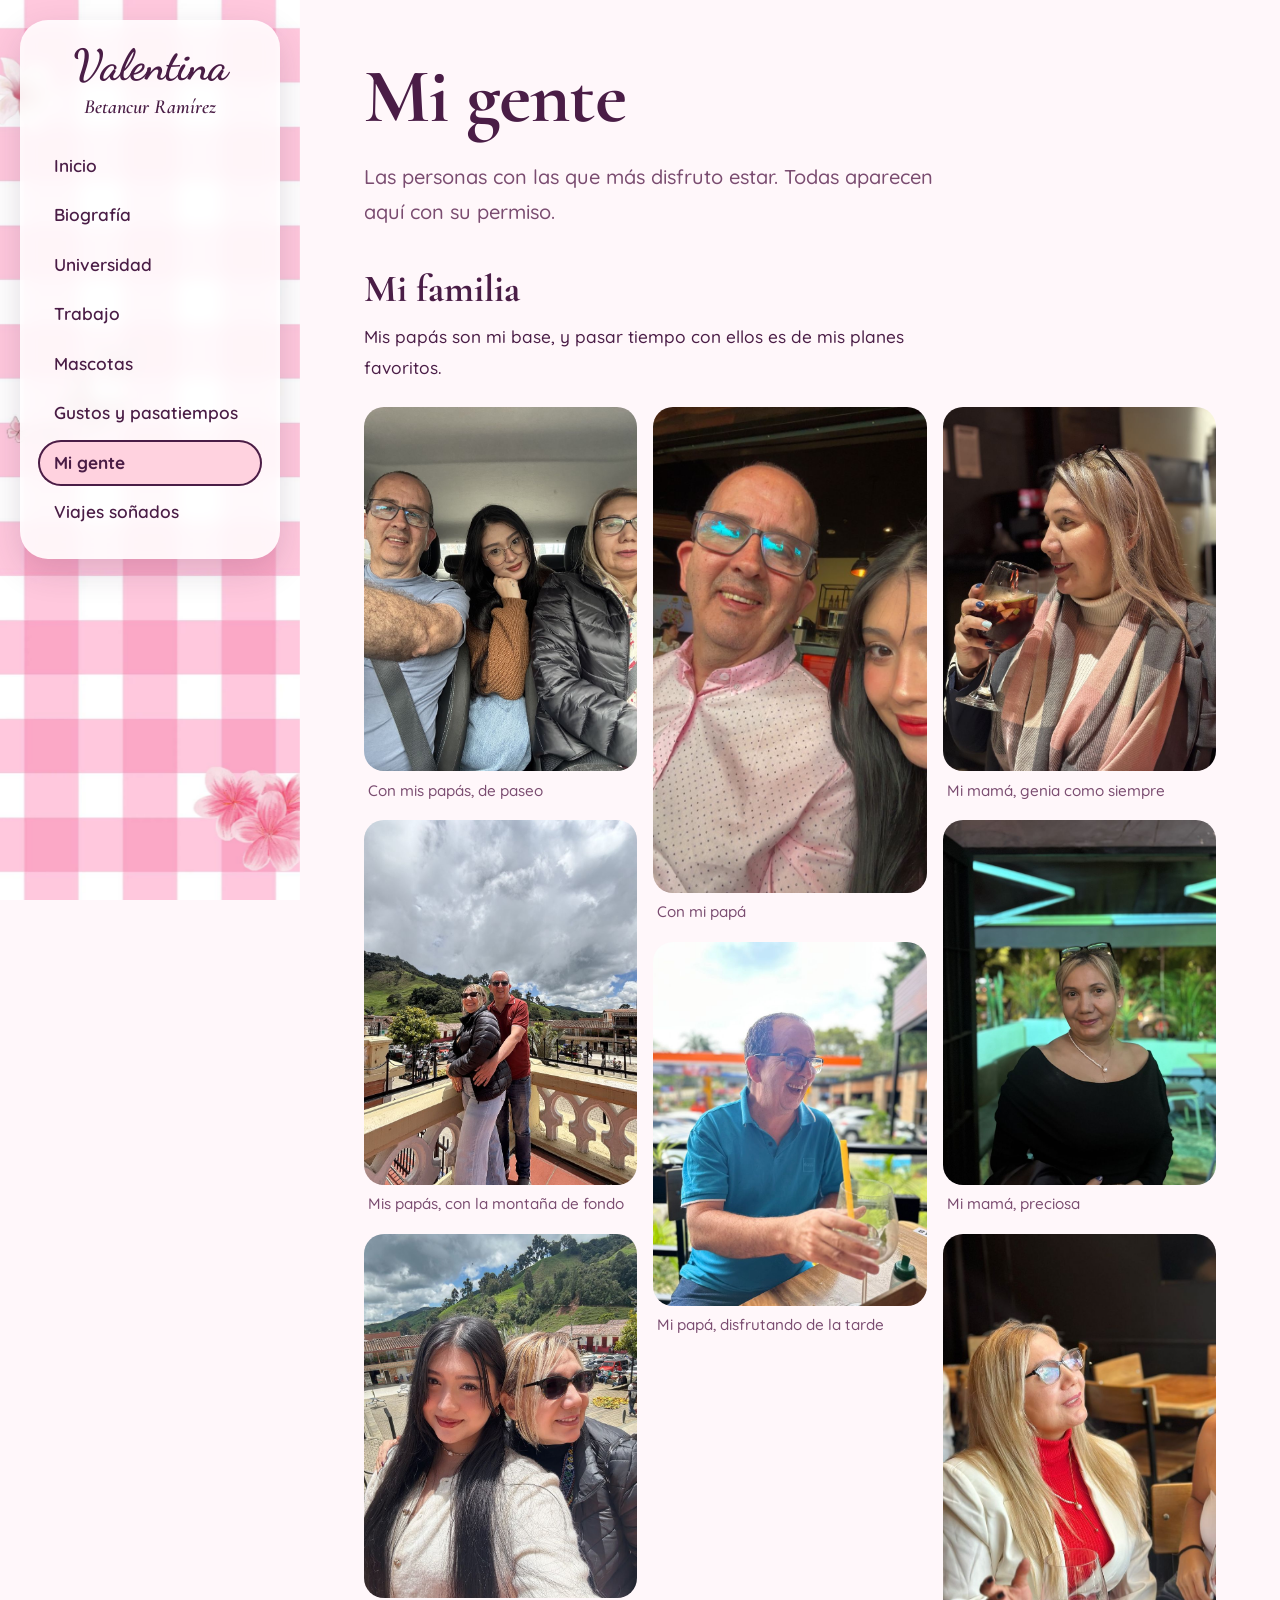
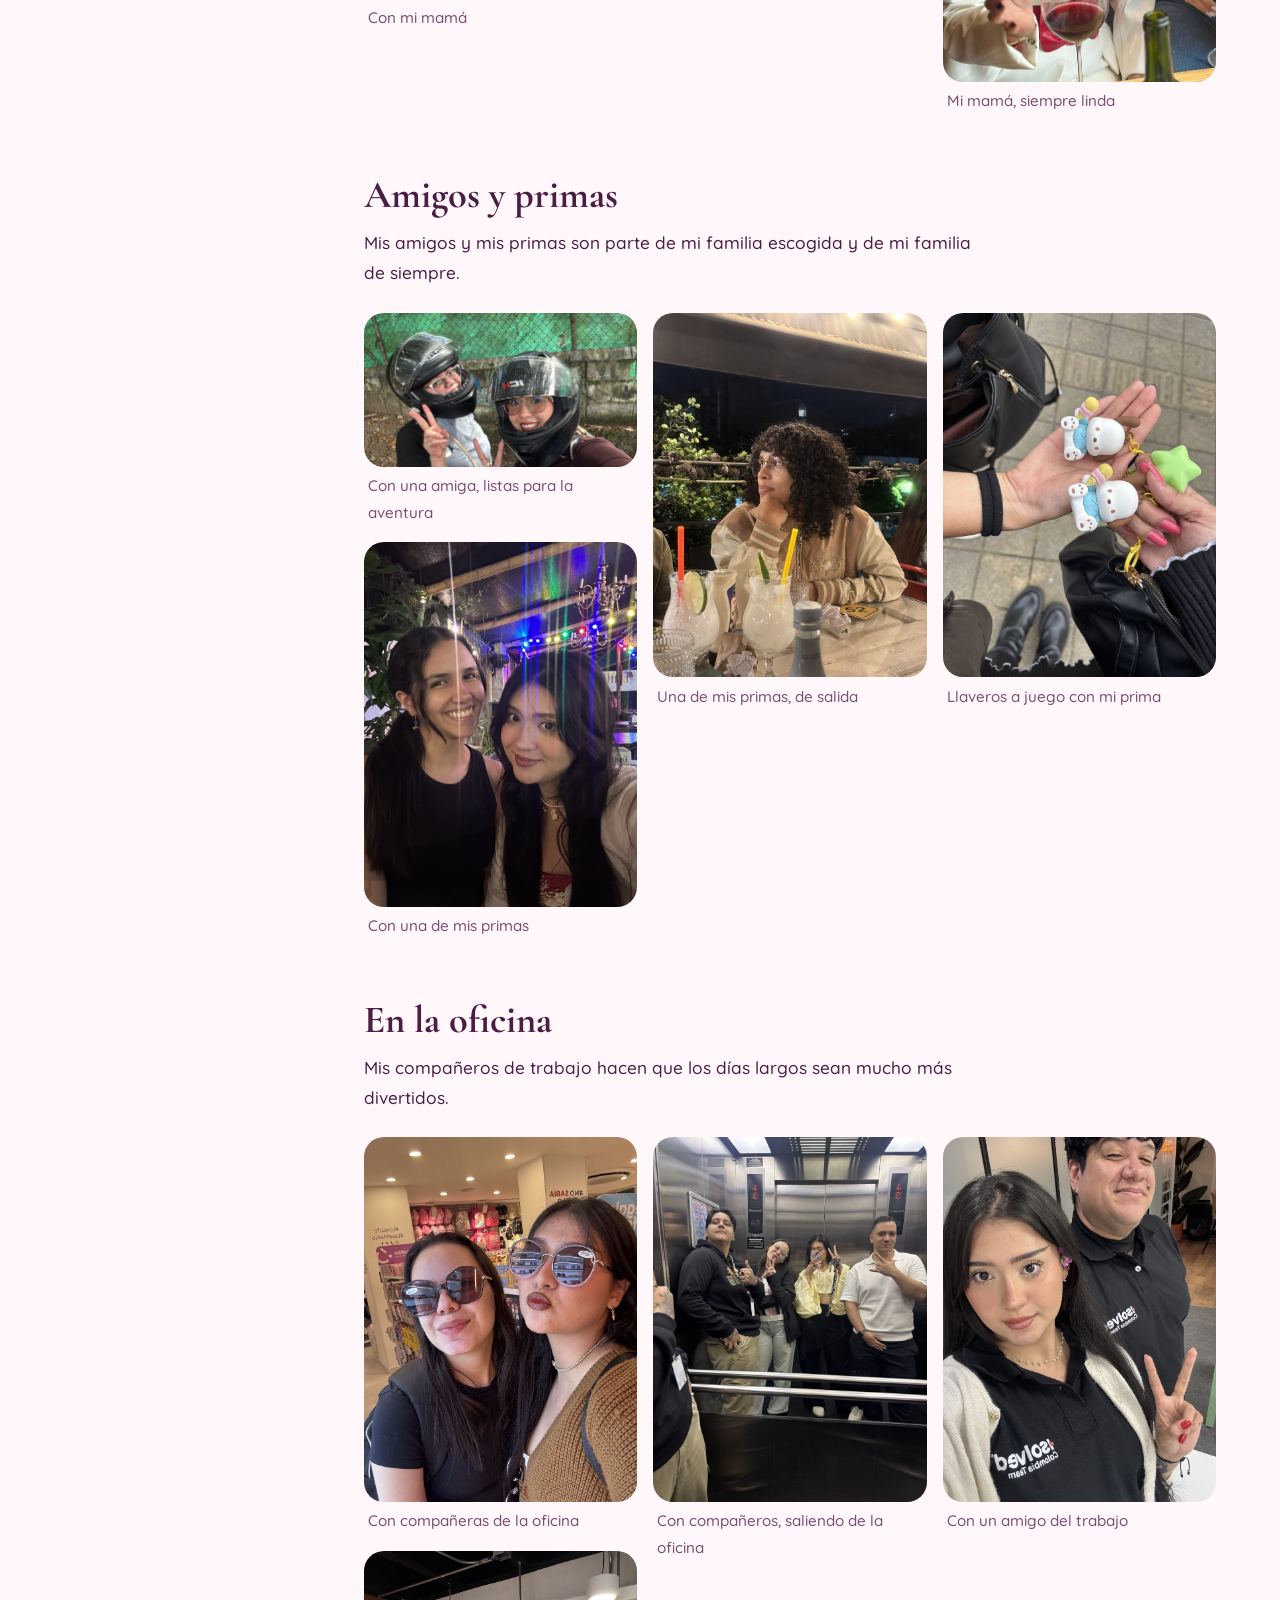
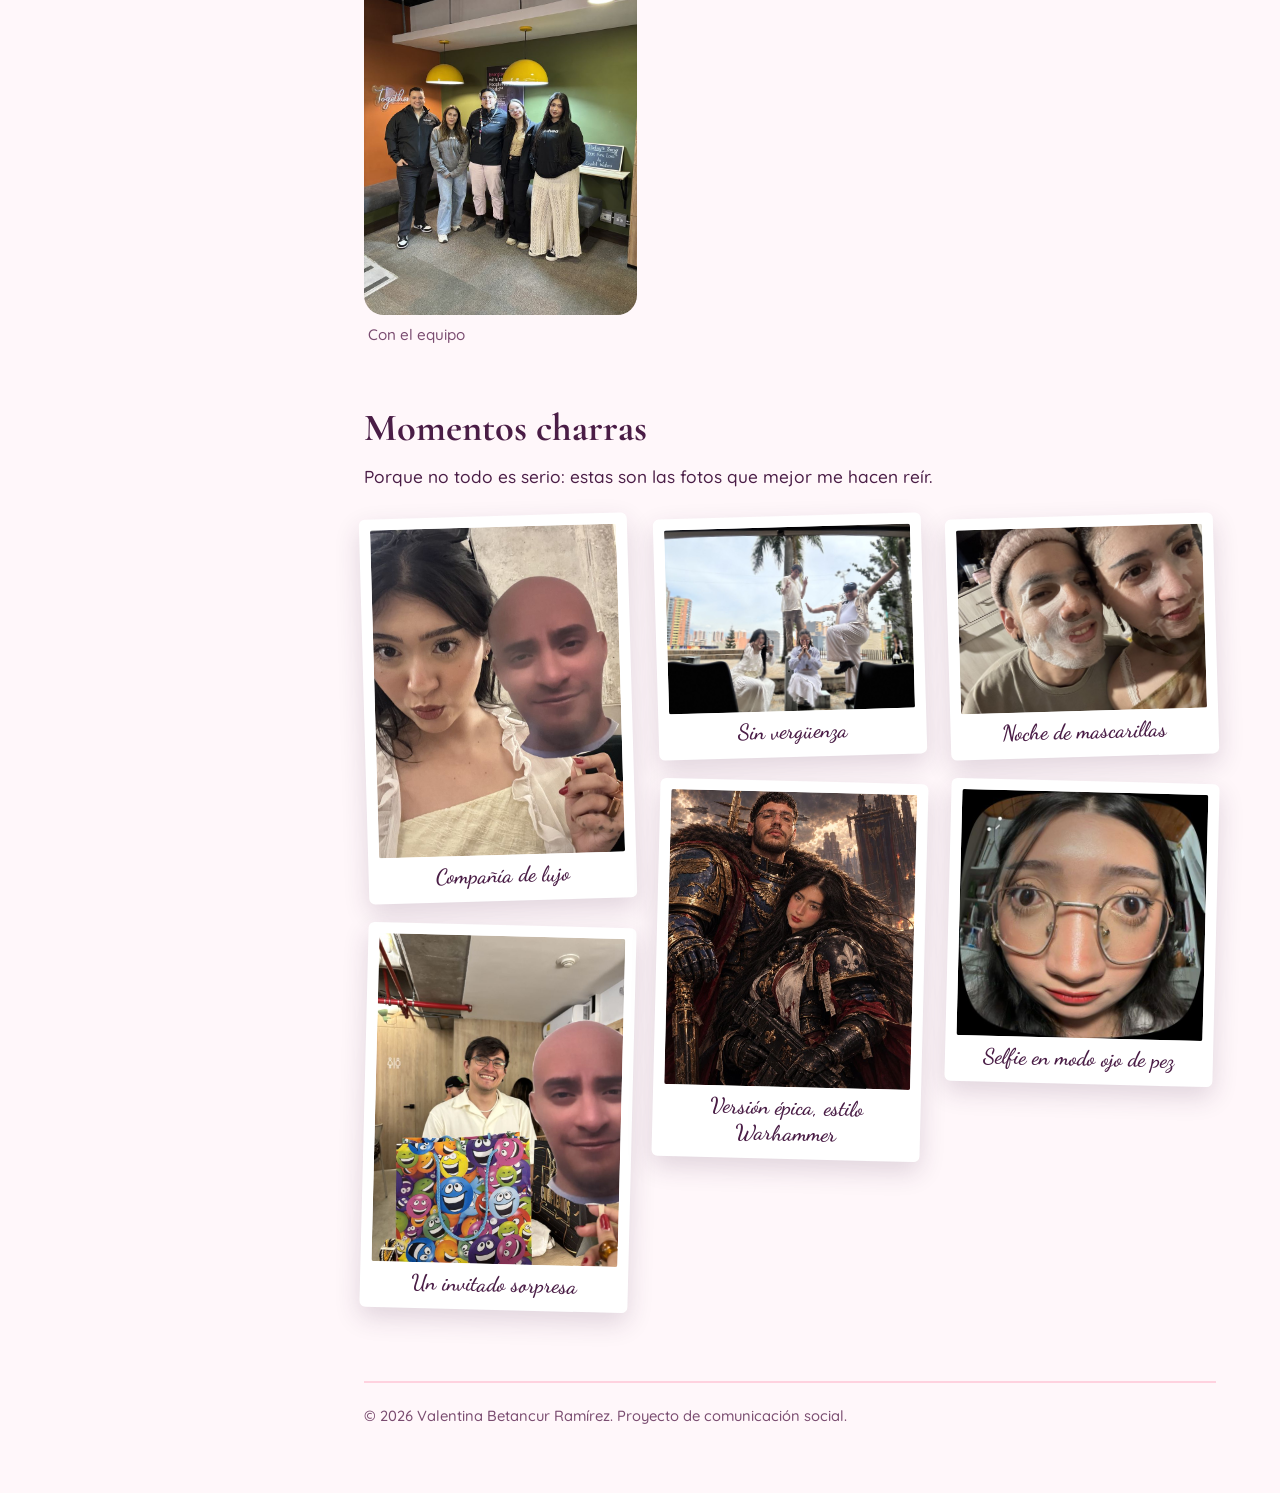
==== mi-gente.html @ c3cd1f8a "Add files via upload" ====
<!DOCTYPE html>
<html lang="es">
<head>
  <meta charset="UTF-8">
  <meta name="viewport" content="width=device-width, initial-scale=1">
  <meta name="description" content="Mi familia, mis amigos, mis primas y mis compañeros de trabajo.">
  <title>Mi gente · Valentina Betancur Ramírez</title>
  <link rel="preconnect" href="https://fonts.googleapis.com">
  <link rel="preconnect" href="https://fonts.gstatic.com" crossorigin>
  <link href="https://fonts.googleapis.com/css2?family=Cormorant+Garamond:ital,wght@0,500;0,600;0,700;1,500;1,600&family=Dancing+Script:wght@600;700&family=Quicksand:wght@500;600;700&display=swap" rel="stylesheet">
  <link rel="stylesheet" href="estilos.css">
</head>
<body class="tema-rosa">
<div class="estructura">

  <header class="lateral">
    <div class="tarjeta-menu">
      <a class="marca" href="index.html">
        <span class="marca-nombre">Valentina</span>
        <span class="marca-apellidos">Betancur Ramírez</span>
      </a>
      <nav class="menu" aria-label="Menú principal">
        <ul>
          <li><a href="index.html">Inicio</a></li>
          <li><a href="biografia.html">Biografía</a></li>
          <li><a href="universidad.html">Universidad</a></li>
          <li><a href="trabajo.html">Trabajo</a></li>
          <li><a href="mascotas.html">Mascotas</a></li>
          <li><a href="gustos.html">Gustos y pasatiempos</a></li>
          <li><a href="mi-gente.html" aria-current="page">Mi gente</a></li>
          <li><a href="viajes.html">Viajes soñados</a></li>
        </ul>
      </nav>
    </div>
  </header>

  <main>

    <div class="pagina-titulo">
      <h1>Mi gente</h1>
      <p class="bajada">Las personas con las que más disfruto estar. Todas aparecen aquí con su permiso.</p>
    </div>

    <section>
      <h2>Mi familia</h2>
      <p class="texto">Mis papás son mi base, y pasar tiempo con ellos es de mis planes favoritos.</p>
      <div class="galeria">
        <figure>
          <button type="button" class="ampliar" aria-label="Ampliar foto"><img src="img/familia-01.jpg" alt="Valentina con sus papás dentro de un carro" width="825" height="1100" loading="lazy" decoding="async"></button>
          <figcaption>Con mis papás, de paseo</figcaption>
        </figure>
        <figure>
          <button type="button" class="ampliar" aria-label="Ampliar foto"><img src="img/familia-02.jpg" alt="Los papás de Valentina abrazados frente a un paisaje de montañas" width="825" height="1100" loading="lazy" decoding="async"></button>
          <figcaption>Mis papás, con la montaña de fondo</figcaption>
        </figure>
        <figure>
          <button type="button" class="ampliar" aria-label="Ampliar foto"><img src="img/familia-03.jpg" alt="Valentina con su mamá, con montañas al fondo" width="825" height="1100" loading="lazy" decoding="async"></button>
          <figcaption>Con mi mamá</figcaption>
        </figure>
        <figure>
          <button type="button" class="ampliar" aria-label="Ampliar foto"><img src="img/familia-04.jpg" alt="Valentina con su papá en un restaurante" width="619" height="1100" loading="lazy" decoding="async"></button>
          <figcaption>Con mi papá</figcaption>
        </figure>
        <figure>
          <button type="button" class="ampliar" aria-label="Ampliar foto"><img src="img/familia-05.jpg" alt="El papá de Valentina sonriendo en una terraza" width="825" height="1100" loading="lazy" decoding="async"></button>
          <figcaption>Mi papá, disfrutando de la tarde</figcaption>
        </figure>
        <figure>
          <button type="button" class="ampliar" aria-label="Ampliar foto"><img src="img/familia-06.jpg" alt="La mamá de Valentina con una bufanda y una copa" width="825" height="1100" loading="lazy" decoding="async"></button>
          <figcaption>Mi mamá, genia como siempre</figcaption>
        </figure>
        <figure>
          <button type="button" class="ampliar" aria-label="Ampliar foto"><img src="img/familia-07.jpg" alt="La mamá de Valentina sonriendo en un restaurante" width="825" height="1100" loading="lazy" decoding="async"></button>
          <figcaption>Mi mamá, preciosa</figcaption>
        </figure>
        <figure>
          <button type="button" class="ampliar" aria-label="Ampliar foto"><img src="img/familia-08.jpg" alt="La mamá de Valentina con blusa roja y una copa de vino" width="671" height="1100" loading="lazy" decoding="async"></button>
          <figcaption>Mi mamá, siempre linda</figcaption>
        </figure>
      </div>
    </section>

    <section class="seccion">
      <h2>Amigos y primas</h2>
      <p class="texto">Mis amigos y mis primas son parte de mi familia escogida y de mi familia de siempre.</p>
      <div class="galeria">
        <figure>
          <button type="button" class="ampliar" aria-label="Ampliar foto"><img src="img/amigos-01.jpg" alt="Valentina y una amiga con cascos de moto, haciendo el signo de paz" width="1100" height="619" loading="lazy" decoding="async"></button>
          <figcaption>Con una amiga, listas para la aventura</figcaption>
        </figure>
        <figure>
          <button type="button" class="ampliar" aria-label="Ampliar foto"><img src="img/amigos-02.jpg" alt="Valentina con una de sus primas en un lugar con luces" width="825" height="1100" loading="lazy" decoding="async"></button>
          <figcaption>Con una de mis primas</figcaption>
        </figure>
        <figure>
          <button type="button" class="ampliar" aria-label="Ampliar foto"><img src="img/amigos-03.jpg" alt="Una prima de Valentina sentada en un restaurante con bebidas" width="825" height="1100" loading="lazy" decoding="async"></button>
          <figcaption>Una de mis primas, de salida</figcaption>
        </figure>
        <figure>
          <button type="button" class="ampliar" aria-label="Ampliar foto"><img src="img/amigos-04.jpg" alt="Dos manos sosteniendo llaveros de muñecos de nieve" width="825" height="1100" loading="lazy" decoding="async"></button>
          <figcaption>Llaveros a juego con mi prima</figcaption>
        </figure>
      </div>
    </section>

    <section class="seccion">
      <h2>En la oficina</h2>
      <p class="texto">Mis compañeros de trabajo hacen que los días largos sean mucho más divertidos.</p>
      <div class="galeria">
        <figure>
          <button type="button" class="ampliar" aria-label="Ampliar foto"><img src="img/oficina-01.jpg" alt="Valentina y una compañera con gafas de sol en una tienda" width="825" height="1100" loading="lazy" decoding="async"></button>
          <figcaption>Con compañeras de la oficina</figcaption>
        </figure>
        <figure>
          <button type="button" class="ampliar" aria-label="Ampliar foto"><img src="img/oficina-02.jpg" alt="Valentina y compañeros posando juntos en la oficina" width="825" height="1100" loading="lazy" decoding="async"></button>
          <figcaption>Con el equipo</figcaption>
        </figure>
        <figure>
          <button type="button" class="ampliar" aria-label="Ampliar foto"><img src="img/oficina-03.jpg" alt="Valentina y compañeros de trabajo reunidos en un ascensor" width="825" height="1100" loading="lazy" decoding="async"></button>
          <figcaption>Con compañeros, saliendo de la oficina</figcaption>
        </figure>
        <figure>
          <button type="button" class="ampliar" aria-label="Ampliar foto"><img src="img/oficina-04.jpg" alt="Valentina y un compañero con uniformes negros haciendo el signo de paz" width="825" height="1100" loading="lazy" decoding="async"></button>
          <figcaption>Con un amigo del trabajo</figcaption>
        </figure>
      </div>
    </section>

    <section class="seccion">
      <h2>Momentos charras</h2>
      <p class="texto">Porque no todo es serio: estas son las fotos que mejor me hacen reír.</p>
      <div class="galeria galeria--polaroid">
        <figure>
          <button type="button" class="ampliar" aria-label="Ampliar foto"><img src="img/momentos-01.jpg" alt="Valentina sosteniendo una foto del rostro de un amigo" width="750" height="1000" loading="lazy" decoding="async"></button>
          <figcaption>Compañía de lujo</figcaption>
        </figure>
        <figure>
          <button type="button" class="ampliar" aria-label="Ampliar foto"><img src="img/momentos-02.jpg" alt="Un amigo con una bolsa de regalo y una foto de otro amigo asomada a un lado" width="750" height="1000" loading="lazy" decoding="async"></button>
          <figcaption>Un invitado sorpresa</figcaption>
        </figure>
        <figure>
          <button type="button" class="ampliar" aria-label="Ampliar foto"><img src="img/momentos-03.jpg" alt="Valentina y sus amigos posando de forma graciosa frente a una ciudad" width="1000" height="750" loading="lazy" decoding="async"></button>
          <figcaption>Sin vergüenza</figcaption>
        </figure>
        <figure>
          <button type="button" class="ampliar" aria-label="Ampliar foto"><img src="img/momentos-04.jpg" alt="Ilustración épica de Valentina y su pareja con armaduras de guerreros" width="833" height="1000" loading="lazy" decoding="async"></button>
          <figcaption>Versión épica, estilo Warhammer</figcaption>
        </figure>
        <figure>
          <button type="button" class="ampliar" aria-label="Ampliar foto"><img src="img/momentos-05.jpg" alt="Valentina y su pareja con mascarillas faciales" width="1000" height="750" loading="lazy" decoding="async"></button>
          <figcaption>Noche de mascarillas</figcaption>
        </figure>
        <figure>
          <button type="button" class="ampliar" aria-label="Ampliar foto"><img src="img/momentos-06.jpg" alt="Selfie de Valentina con lentes, tomada de muy cerca" width="512" height="512" loading="lazy" decoding="async"></button>
          <figcaption>Selfie en modo ojo de pez</figcaption>
        </figure>
      </div>
    </section>

    <footer class="pie">
      <p>© 2026 Valentina Betancur Ramírez. Proyecto de comunicación social.</p>
    </footer>
  </main>

</div>
<script src="visor.js" defer></script>
</body>
</html>
---- estilos.css ----
:root {
  --azul: #ced9ff;
  --menta: #bfffe0;
  --lila: #f9d3ff;
  --rosa: #ffd2df;
  --limon: #fbffd2;
  --titulos: "Cormorant Garamond", "Palatino Linotype", Georgia, serif;
  --texto: "Quicksand", "Trebuchet MS", system-ui, sans-serif;
  --firma: "Dancing Script", "Segoe Script", "Brush Script MT", cursive;
}

.tema-rosa {
  --tinta: #4a1d46;
  --tinta-suave: #7a4c70;
  --pagina: #fff7fa;
  --realce: #ffd2df;
  --realce2: #f9d3ff;
  --enlace: #a5336f;
  --fondo-lateral: url("img/fondo-rosa.jpg");
}

.tema-azul {
  --tinta: #1f2a5c;
  --tinta-suave: #4a5688;
  --pagina: #f5f8ff;
  --realce: #ced9ff;
  --realce2: #bfffe0;
  --enlace: #3446a8;
  --fondo-lateral: url("img/fondo-azul.jpg");
}

*, *::before, *::after { box-sizing: border-box; }

html { scroll-behavior: smooth; }

body {
  margin: 0;
  font-family: var(--texto);
  font-size: 1.08rem;
  font-weight: 500;
  line-height: 1.75;
  color: var(--tinta);
  background: var(--pagina);
}

img { display: block; max-width: 100%; height: auto; }

a { color: var(--enlace); text-underline-offset: 3px; }
a:hover { color: var(--tinta); }

:focus-visible {
  outline: 3px solid var(--enlace);
  outline-offset: 3px;
  border-radius: 8px;
}

.estructura {
  display: grid;
  grid-template-columns: 300px minmax(0, 1fr);
  min-height: 100vh;
}

.lateral {
  position: sticky;
  top: 0;
  height: 100vh;
  padding: 1.25rem;
  overflow-y: auto;
  background-color: var(--realce);
  background-image: var(--fondo-lateral);
  background-size: cover;
  background-position: center top;
}

.tarjeta-menu {
  padding: 1.5rem 1.15rem;
  background: rgba(255, 255, 255, 0.88);
  -webkit-backdrop-filter: blur(8px);
  backdrop-filter: blur(8px);
  border-radius: 28px;
  box-shadow: 0 12px 34px rgba(60, 30, 70, 0.16);
}

.marca {
  display: block;
  margin-bottom: 1.1rem;
  text-align: center;
  text-decoration: none;
  color: var(--tinta);
}

.marca-nombre {
  display: block;
  font-family: var(--firma);
  font-weight: 700;
  font-size: 2.7rem;
  line-height: 1;
}

.marca-apellidos {
  display: block;
  margin-top: 0.2rem;
  font-family: var(--titulos);
  font-style: italic;
  font-weight: 600;
  font-size: 1.25rem;
}

.menu ul {
  display: flex;
  flex-direction: column;
  gap: 0.2rem;
  margin: 0;
  padding: 0;
  list-style: none;
}

.menu a {
  display: block;
  padding: 0.5rem 1rem;
  border-radius: 999px;
  font-weight: 600;
  text-decoration: none;
  color: var(--tinta);
  transition: background 0.2s;
}

.menu a:hover { background: var(--realce2); color: var(--tinta); }

.menu a[aria-current="page"] {
  background: var(--realce);
  font-weight: 700;
  box-shadow: inset 0 0 0 2px var(--tinta);
}

main {
  max-width: 70rem;
  padding: 3.5rem clamp(1.25rem, 5vw, 4.5rem) 3rem;
}

h1, h2, h3 {
  margin: 0;
  font-family: var(--titulos);
  font-weight: 700;
  line-height: 1.08;
}

h1 {
  font-size: clamp(2.8rem, 6vw, 4.8rem);
  letter-spacing: -0.01em;
}

h2 {
  margin-bottom: 0.75rem;
  font-size: clamp(1.8rem, 3.4vw, 2.4rem);
}

h3 { font-size: 1.5rem; }

p { margin: 0 0 1rem; }

.texto { max-width: 62ch; }

.bajada {
  max-width: 50ch;
  margin-top: 1.25rem;
  font-size: 1.25rem;
  color: var(--tinta-suave);
}

.pagina-titulo { margin-bottom: 2.5rem; }

.seccion { margin-top: 3.75rem; }

.portada {
  display: grid;
  grid-template-columns: 1.3fr 1fr;
  gap: 2.5rem;
  align-items: center;
}

.hero-nombre {
  display: block;
  font-family: var(--firma);
  font-weight: 700;
  font-size: clamp(3.8rem, 9vw, 6.6rem);
  line-height: 0.95;
  letter-spacing: 0;
}

.hero-apellidos {
  display: block;
  margin-top: 0.4rem;
  font-family: var(--titulos);
  font-style: italic;
  font-weight: 600;
  font-size: clamp(1.7rem, 3.6vw, 2.6rem);
  line-height: 1.1;
}

.arco {
  width: min(100%, 360px);
  margin: 0;
  aspect-ratio: 3 / 4;
  overflow: hidden;
  border: 8px solid #fff;
  border-radius: 999px 999px 36px 36px;
  background: var(--realce);
  box-shadow: 0 18px 44px rgba(60, 30, 70, 0.2);
}

.arco img {
  width: 100%;
  height: 100%;
  object-fit: cover;
  object-position: center 22%;
}

.explorar {
  margin: 1rem 0 0;
  padding: 0;
  list-style: none;
  border-top: 3px solid var(--realce);
}

.explorar li { border-bottom: 2px solid var(--realce); }

.explorar a {
  display: grid;
  grid-template-columns: 13rem 1fr;
  gap: 1rem;
  align-items: baseline;
  padding: 1rem 0.75rem;
  text-decoration: none;
  color: var(--tinta);
  transition: background 0.2s, padding-left 0.2s;
}

.explorar a:hover { background: var(--realce); padding-left: 1.25rem; }

.explorar strong {
  font-family: var(--titulos);
  font-size: 1.55rem;
  line-height: 1.1;
  color: var(--enlace);
}

.explorar span { color: var(--tinta-suave); }

.datos {
  display: grid;
  grid-template-columns: max-content 1fr;
  gap: 0.6rem 1.75rem;
  max-width: 42rem;
  margin: 0;
  padding: 1.75rem;
  background: var(--realce);
  border-radius: 28px;
}

.datos dt { font-weight: 700; }
.datos dd { margin: 0; }

.chips {
  display: flex;
  flex-wrap: wrap;
  gap: 0.5rem;
  margin: 0.75rem 0 0;
  padding: 0;
  list-style: none;
}

.chips li {
  padding: 0.25rem 1rem;
  border-radius: 999px;
  font-weight: 600;
  font-size: 1rem;
  background: var(--rosa);
}

.chips li:nth-child(5n + 2) { background: var(--azul); }
.chips li:nth-child(5n + 3) { background: var(--menta); }
.chips li:nth-child(5n + 4) { background: var(--lila); }
.chips li:nth-child(5n + 5) { background: var(--limon); }

.bloque {
  display: grid;
  grid-template-columns: 13rem minmax(0, 1fr);
  gap: 1.5rem;
  padding: 1.75rem 0;
  border-top: 2px solid var(--realce);
}

.bloque h2,
.bloque h3 { margin: 0; }

.bloque h2 { font-size: 1.8rem; }

.bloque > :last-child > :last-child { margin-bottom: 0; }

.trayectoria {
  margin: 0;
  padding: 0 0 0 1.5rem;
  list-style: none;
  border-left: 3px solid var(--realce);
}

.trayectoria li {
  position: relative;
  padding: 0 0 1.75rem 1rem;
}

.trayectoria li:last-child { padding-bottom: 0; }

.trayectoria li::before {
  content: "";
  position: absolute;
  top: 0.6rem;
  left: -30px;
  width: 14px;
  height: 14px;
  border-radius: 50%;
  background: var(--enlace);
}

.trayectoria strong {
  display: block;
  font-family: var(--titulos);
  font-size: 1.5rem;
  line-height: 1.15;
}

.trayectoria span { color: var(--tinta-suave); }

.panel {
  padding: 1.75rem;
  background: var(--realce2);
  border-radius: 28px;
}

.cierre {
  margin: 3rem 0 0;
  padding: 1.75rem 2rem;
  border-radius: 28px;
  background: var(--limon);
  font-family: var(--titulos);
  font-style: italic;
  font-weight: 600;
  font-size: clamp(1.6rem, 3vw, 2.1rem);
  line-height: 1.2;
}

.galeria {
  margin-top: 1.5rem;
  column-count: 3;
  column-gap: 1rem;
}

.galeria figure {
  margin: 0 0 1rem;
  break-inside: avoid;
}

.galeria figcaption {
  padding: 0.4rem 0.25rem 0;
  font-size: 0.95rem;
  color: var(--tinta-suave);
}

.ampliar {
  display: block;
  width: 100%;
  padding: 0;
  border: 0;
  border-radius: 20px;
  overflow: hidden;
  cursor: zoom-in;
  background: var(--realce);
}

.ampliar img {
  width: 100%;
  transition: transform 0.35s;
}

.ampliar:hover img { transform: scale(1.03); }

.galeria--amplia { column-count: 2; }

.galeria--polaroid { column-count: 3; column-gap: 1.5rem; }

.galeria--polaroid figure {
  margin-bottom: 1.5rem;
  padding: 0.7rem 0.7rem 0.5rem;
  background: #fff;
  border-radius: 6px;
  box-shadow: 0 10px 26px rgba(60, 30, 70, 0.16);
  transition: transform 0.25s;
}

.galeria--polaroid figure:nth-child(odd) { transform: rotate(-1.6deg); }
.galeria--polaroid figure:nth-child(even) { transform: rotate(1.4deg); }
.galeria--polaroid figure:hover { transform: rotate(0deg); }

.galeria--polaroid .ampliar { border-radius: 2px; }

.galeria--polaroid figcaption {
  padding: 0.5rem 0.25rem 0.25rem;
  font-family: var(--firma);
  font-weight: 600;
  font-size: 1.35rem;
  line-height: 1.2;
  text-align: center;
  color: var(--tinta);
}

.perfil {
  display: grid;
  grid-template-columns: minmax(0, 320px) minmax(0, 1fr);
  gap: 2.5rem;
  align-items: center;
  margin-top: 1rem;
}

.perfil--inverso { grid-template-columns: minmax(0, 1fr) minmax(0, 320px); }
.perfil--inverso .arco { order: 2; }

.perfil .arco { width: 100%; }

.edad {
  display: inline-block;
  margin-bottom: 1rem;
  padding: 0.2rem 1rem;
  border-radius: 999px;
  background: var(--tinta);
  color: #fff;
  font-weight: 700;
  font-size: 0.95rem;
}

.region { margin-top: 2rem; }
.region h2 { font-size: 1.7rem; margin-bottom: 0; }

.visor {
  position: relative;
  max-width: min(94vw, 960px);
  max-height: 94vh;
  padding: 0;
  border: 0;
  background: transparent;
  overflow: visible;
}

.visor::backdrop { background: rgba(31, 42, 92, 0.8); }

.visor img {
  max-width: 100%;
  max-height: 90vh;
  margin: 0 auto;
  border: 6px solid #fff;
  border-radius: 18px;
}

.visor-cerrar {
  position: absolute;
  top: -0.9rem;
  right: -0.9rem;
  width: 2.5rem;
  height: 2.5rem;
  border: 0;
  border-radius: 50%;
  background: #fff;
  color: #1f2a5c;
  font-size: 1.6rem;
  line-height: 1;
  cursor: pointer;
  box-shadow: 0 4px 14px rgba(0, 0, 0, 0.25);
}

.pie {
  margin-top: 4.5rem;
  padding-top: 1.25rem;
  border-top: 2px solid var(--realce);
  font-size: 0.92rem;
  color: var(--tinta-suave);
}

@media (max-width: 860px) {
  .estructura { grid-template-columns: minmax(0, 1fr); }

  .lateral {
    position: static;
    height: auto;
    padding: 4.5rem 0.75rem 0.75rem;
    overflow: visible;
    background-position: center 38%;
  }

  .tarjeta-menu { padding: 1rem 0.9rem; border-radius: 24px; }

  .marca {
    display: flex;
    flex-wrap: wrap;
    align-items: baseline;
    justify-content: center;
    gap: 0.1rem 0.6rem;
    margin-bottom: 0.75rem;
  }

  .marca-nombre { font-size: 2.3rem; }
  .marca-apellidos { margin-top: 0; font-size: 1.15rem; }

  .menu ul {
    flex-direction: row;
    flex-wrap: wrap;
    justify-content: center;
    gap: 0.35rem;
  }

  .menu a {
    padding: 0.3rem 0.85rem;
    font-size: 0.95rem;
    box-shadow: inset 0 0 0 1.5px var(--realce);
  }

  main { padding-top: 2.25rem; }

  .portada { grid-template-columns: minmax(0, 1fr); gap: 1.75rem; }
  .portada .arco { order: -1; width: min(78%, 300px); margin: 0 auto; }
  .portada .hero-nombre,
  .portada .hero-apellidos { text-align: center; }
  .portada .bajada { margin-left: auto; margin-right: auto; text-align: center; }

  .explorar a { grid-template-columns: minmax(0, 1fr); gap: 0.1rem; }

  .bloque { grid-template-columns: minmax(0, 1fr); gap: 0.5rem; }

  .perfil,
  .perfil--inverso { grid-template-columns: minmax(0, 1fr); gap: 1.5rem; }
  .perfil .arco { width: min(80%, 320px); margin: 0 auto; }
  .perfil--inverso .arco { order: 0; }

  .datos { grid-template-columns: minmax(0, 1fr); gap: 0.1rem; padding: 1.25rem; }
  .datos dd { margin-bottom: 0.6rem; }

  .galeria,
  .galeria--polaroid { column-count: 2; column-gap: 0.75rem; }
  .galeria--amplia { column-count: 1; }

  .galeria--polaroid figure { padding: 0.5rem 0.5rem 0.35rem; }
  .galeria--polaroid figcaption { font-size: 1.1rem; }
}

@media (max-width: 420px) {
  body { font-size: 1.02rem; }
  .galeria--polaroid { column-count: 1; }
}

@media (prefers-reduced-motion: reduce) {
  html { scroll-behavior: auto; }
  *, *::before, *::after { transition: none !important; }
}
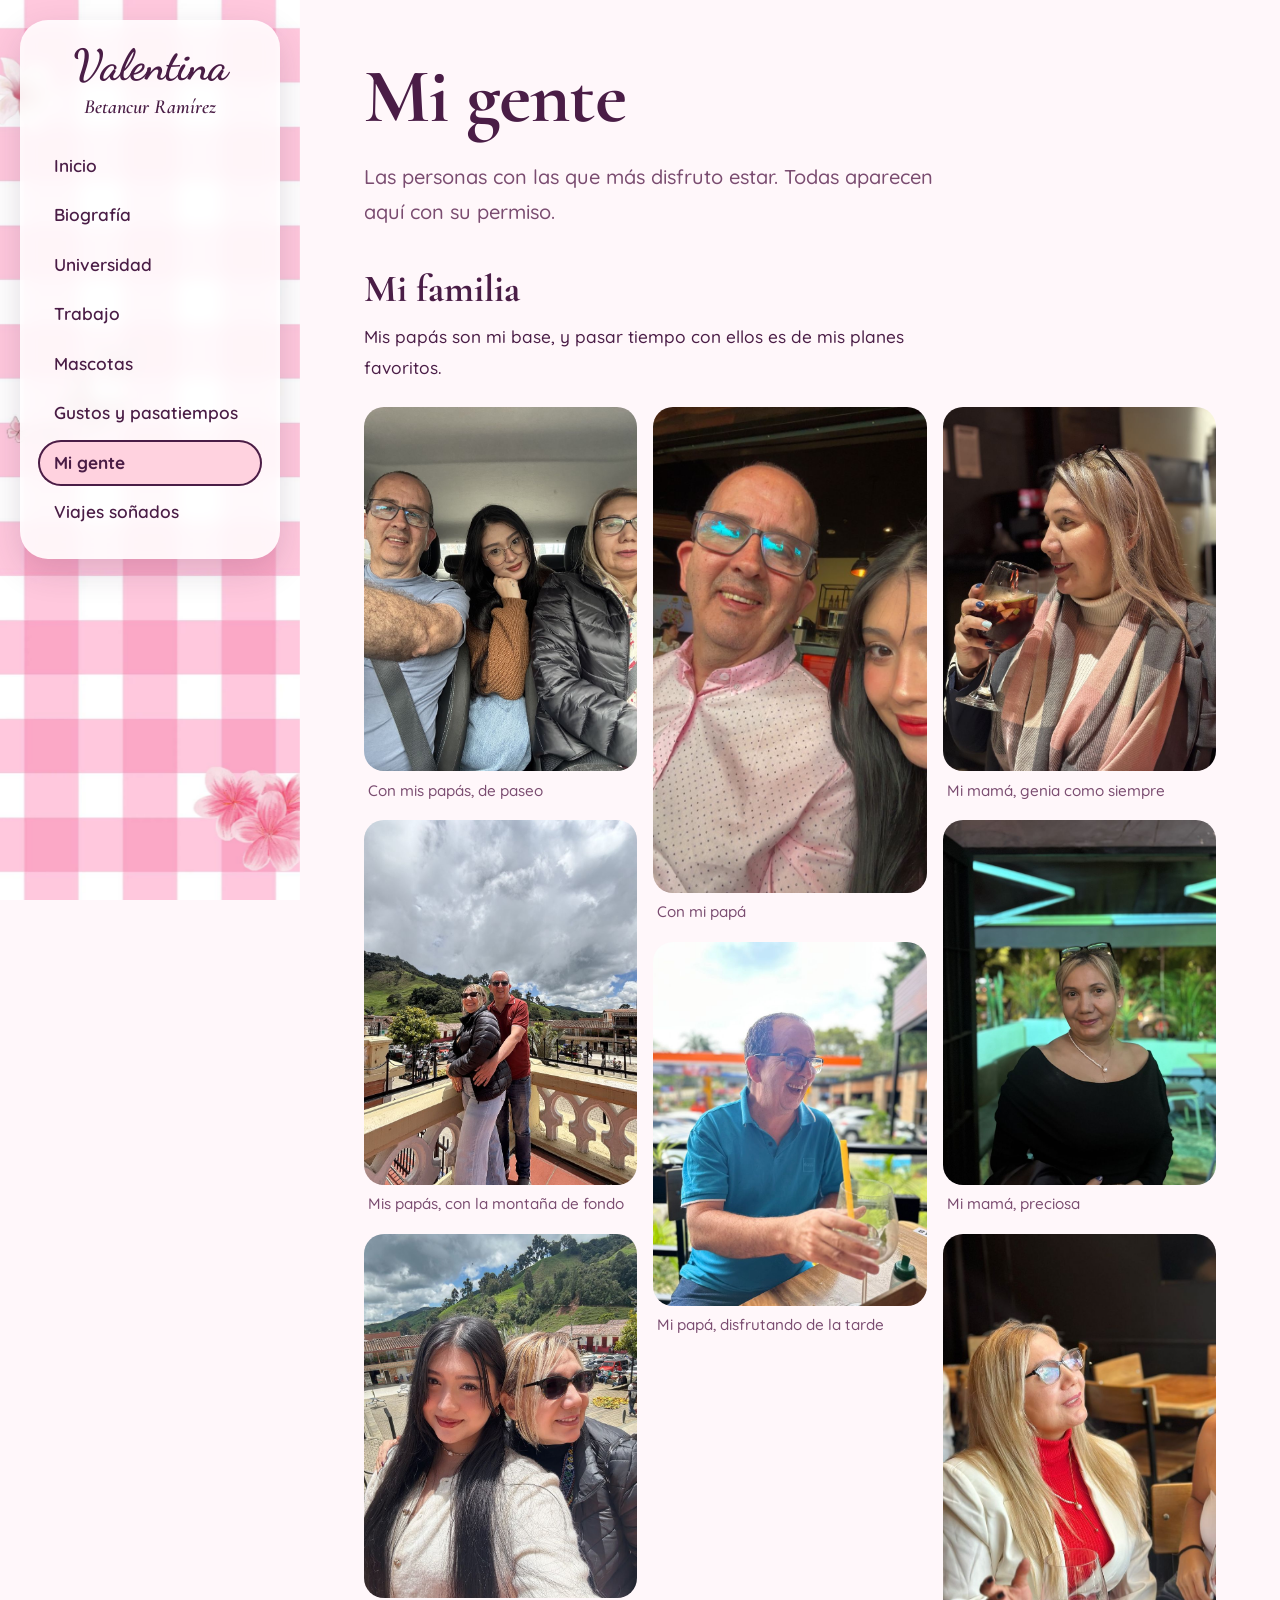
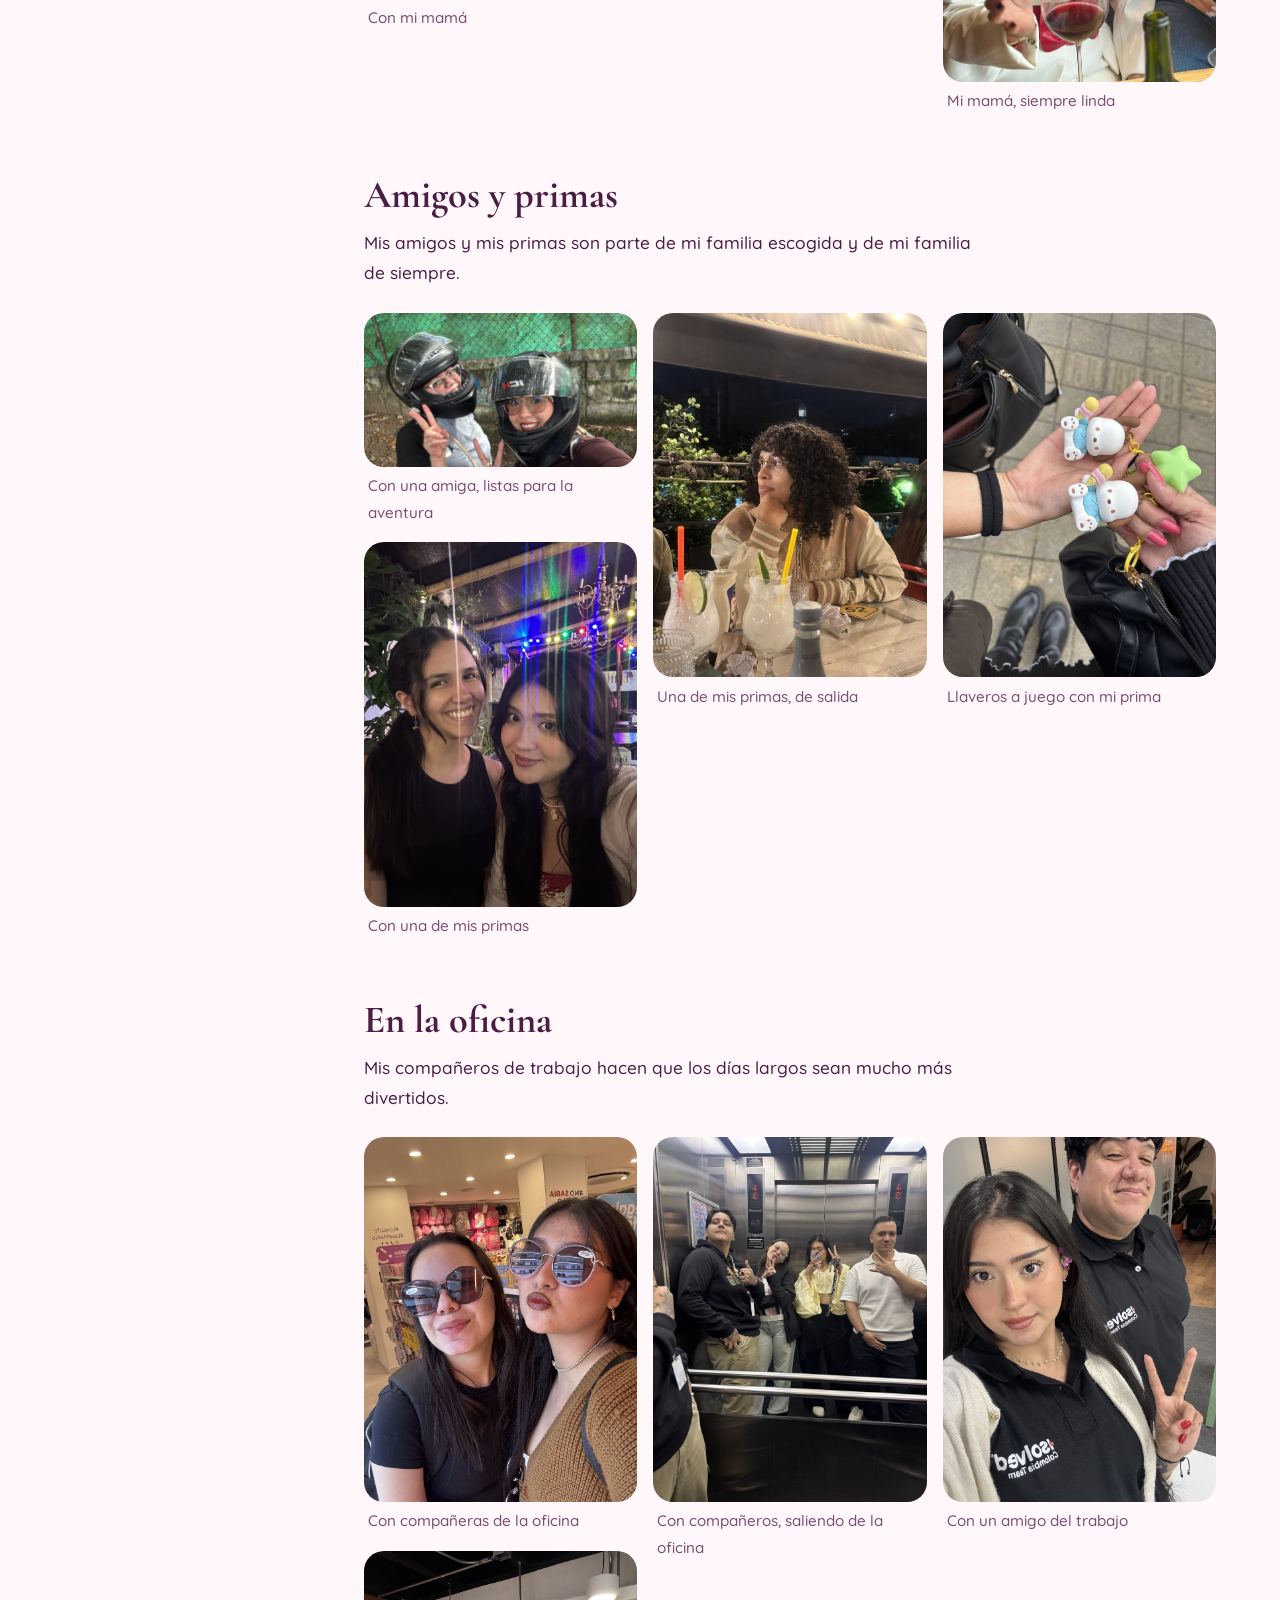
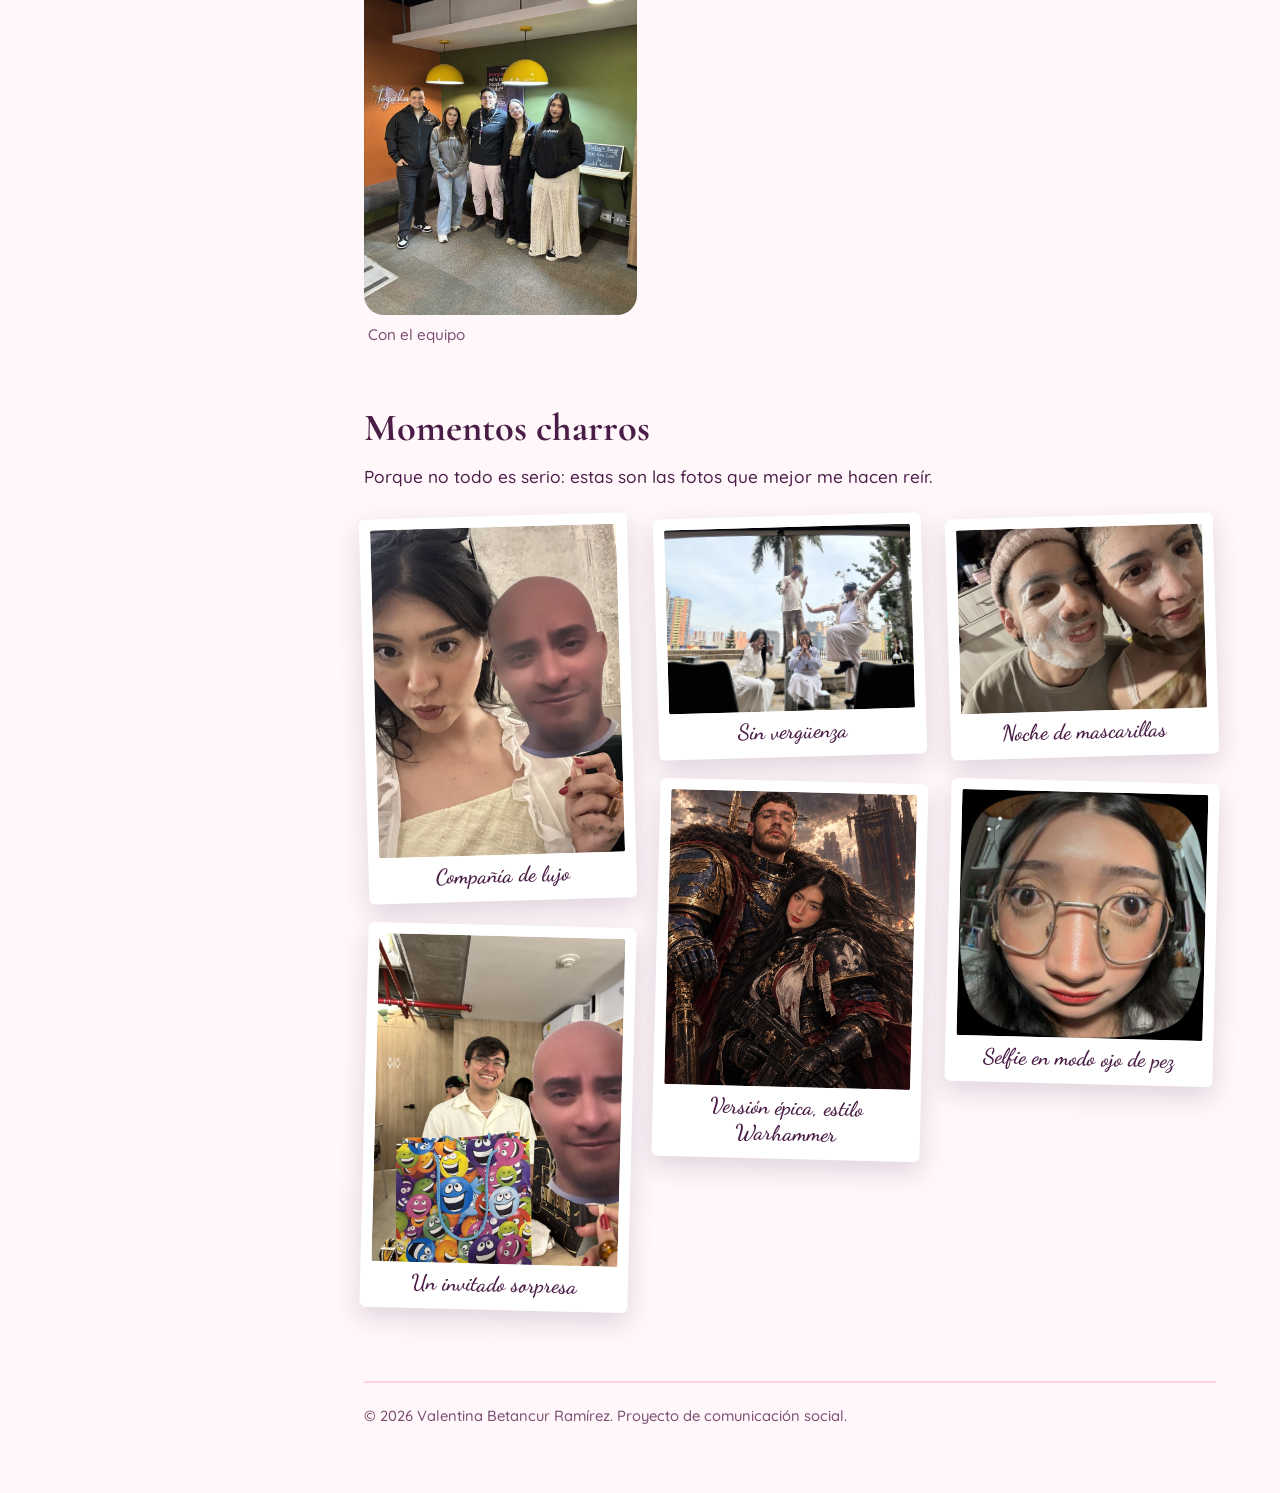
==== commit 3389f07f: "Update mi-gente.html" ====
--- a/mi-gente.html
+++ b/mi-gente.html
@@ -127,7 +127,7 @@
     </section>
 
     <section class="seccion">
-      <h2>Momentos charras</h2>
+      <h2>Momentos charros</h2>
       <p class="texto">Porque no todo es serio: estas son las fotos que mejor me hacen reír.</p>
       <div class="galeria galeria--polaroid">
         <figure>
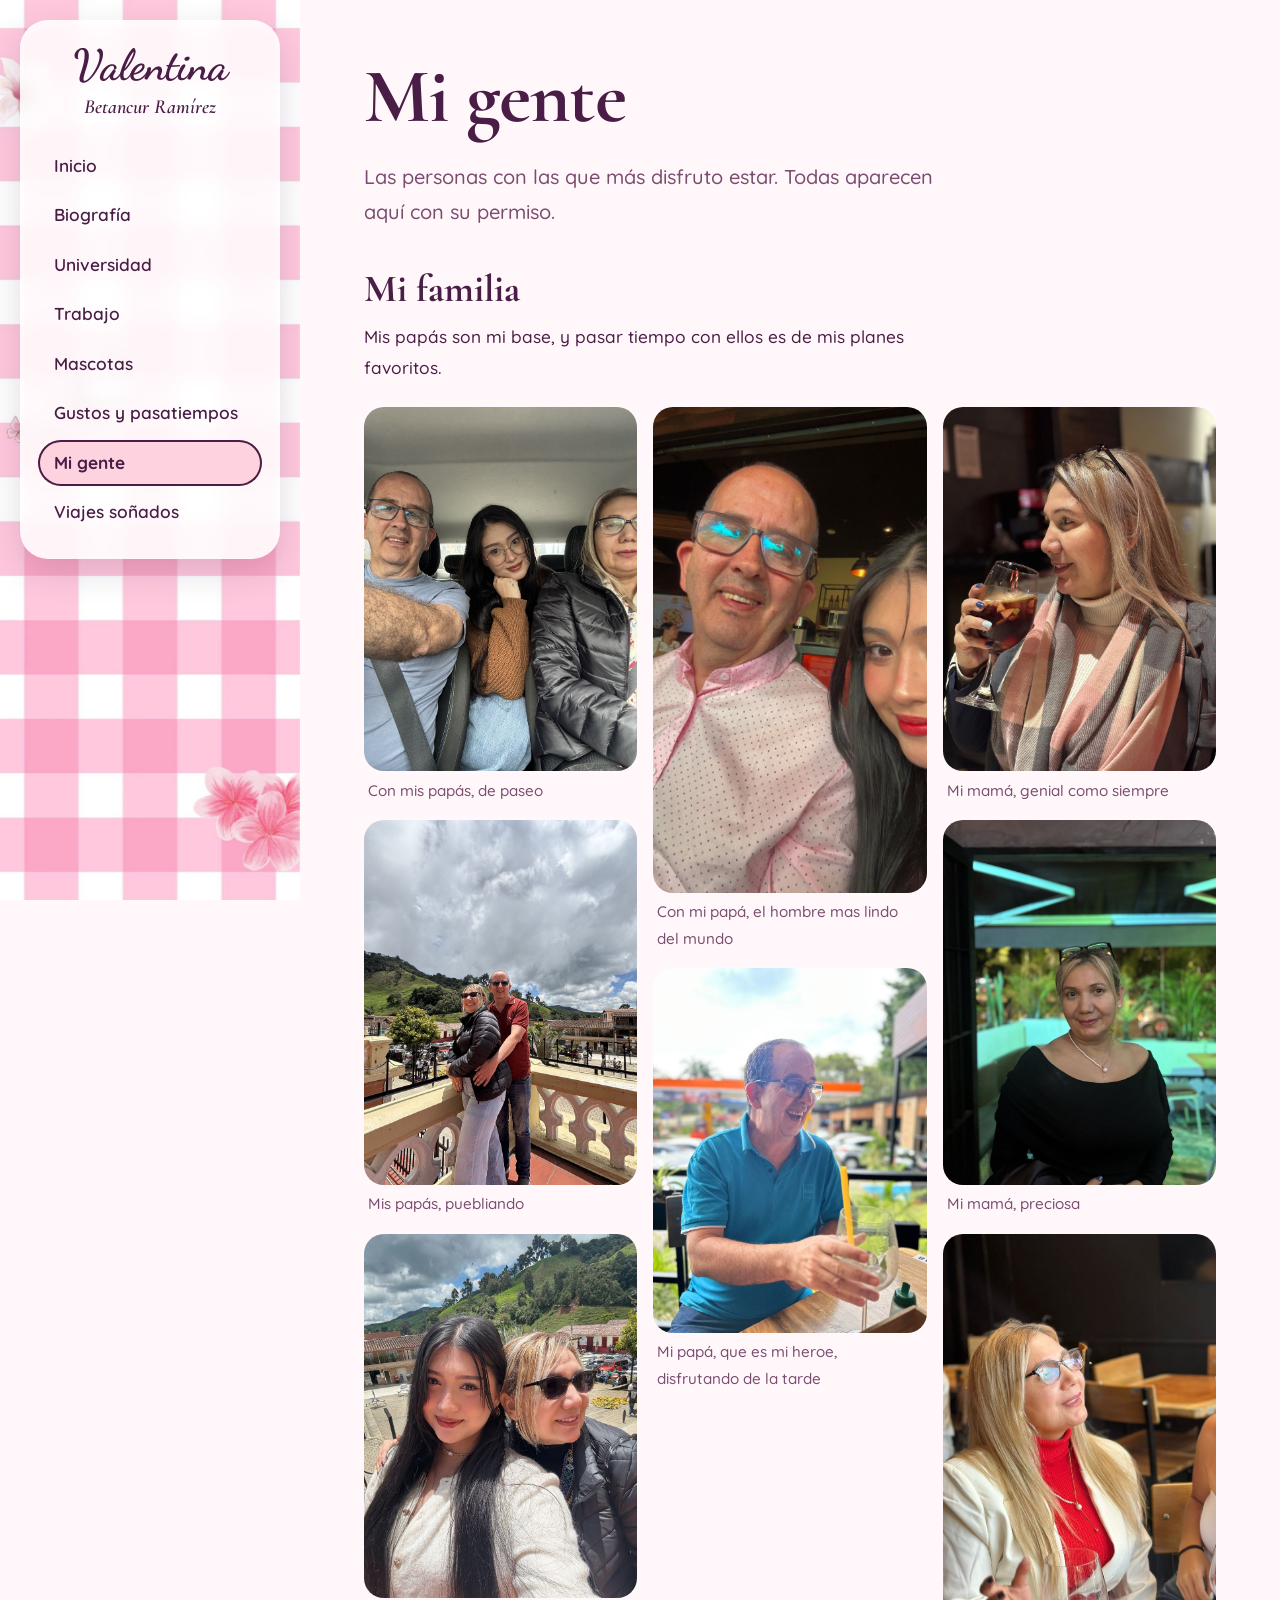
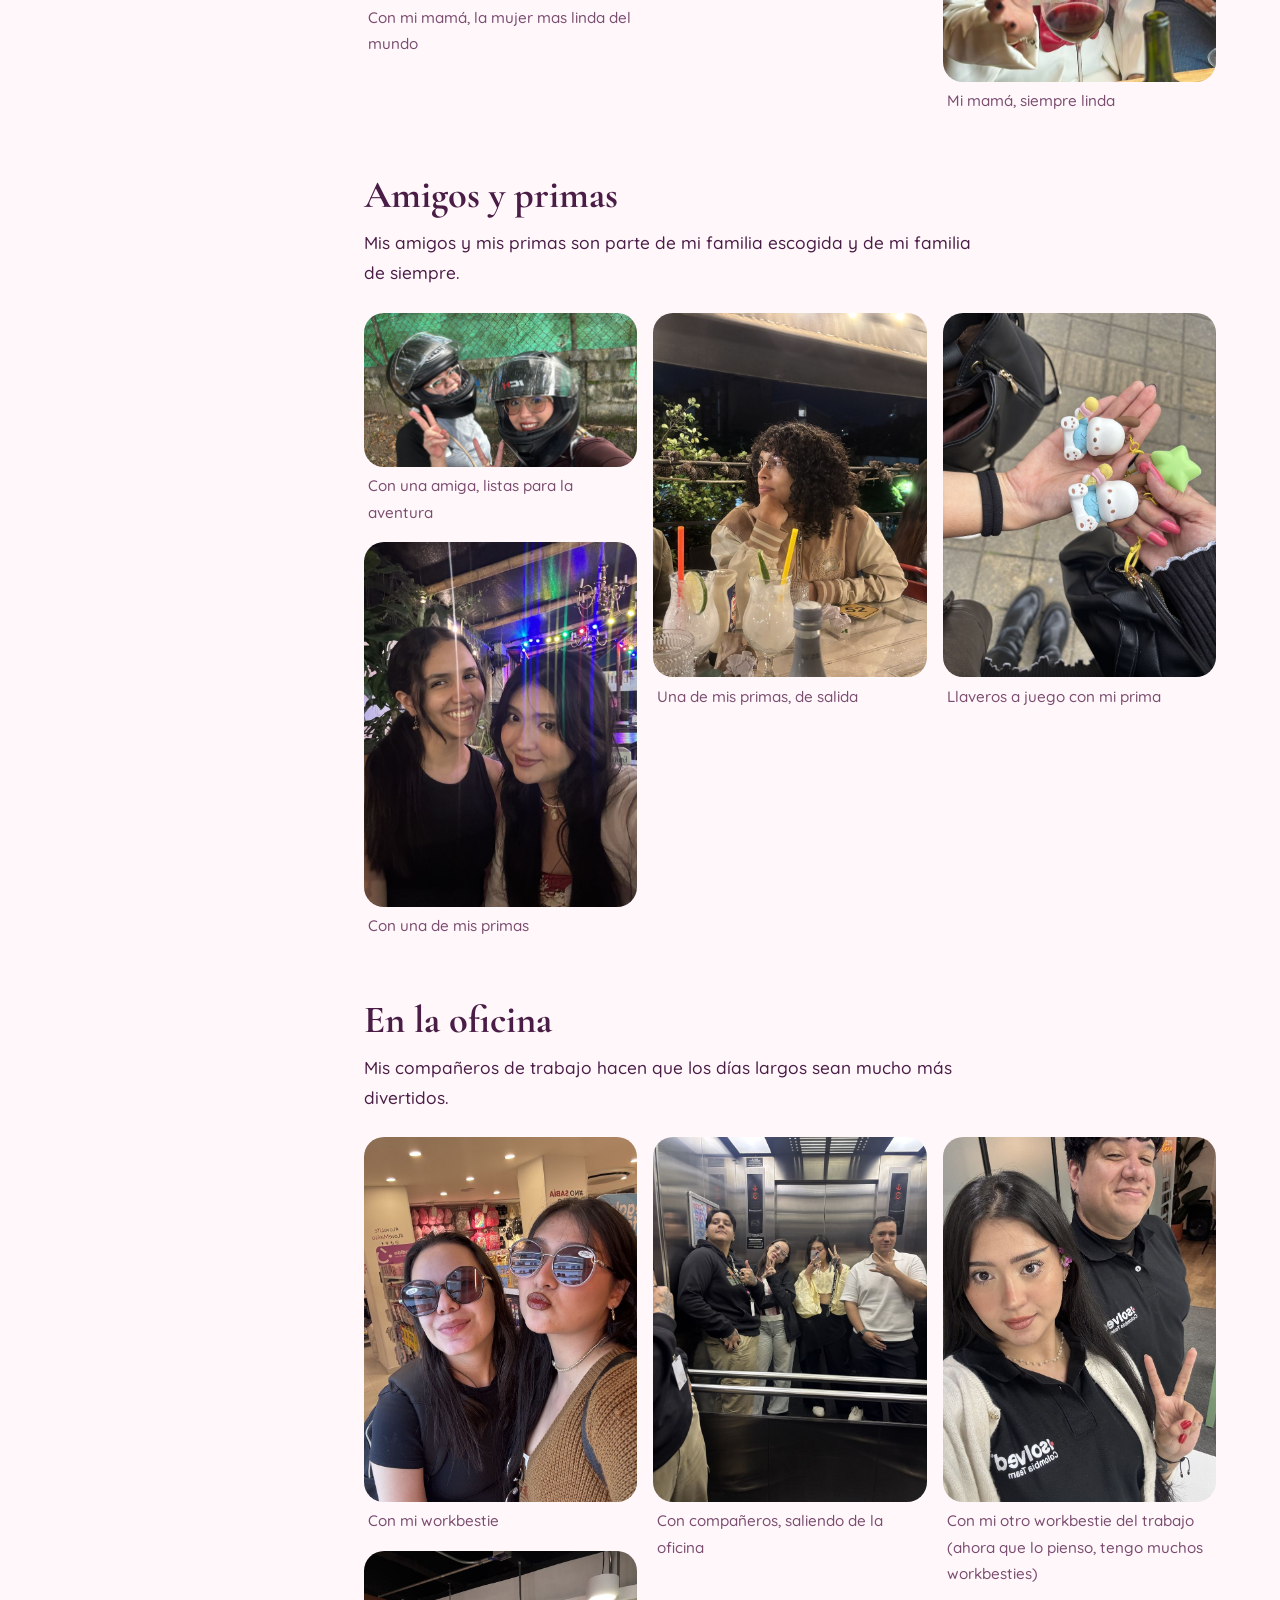
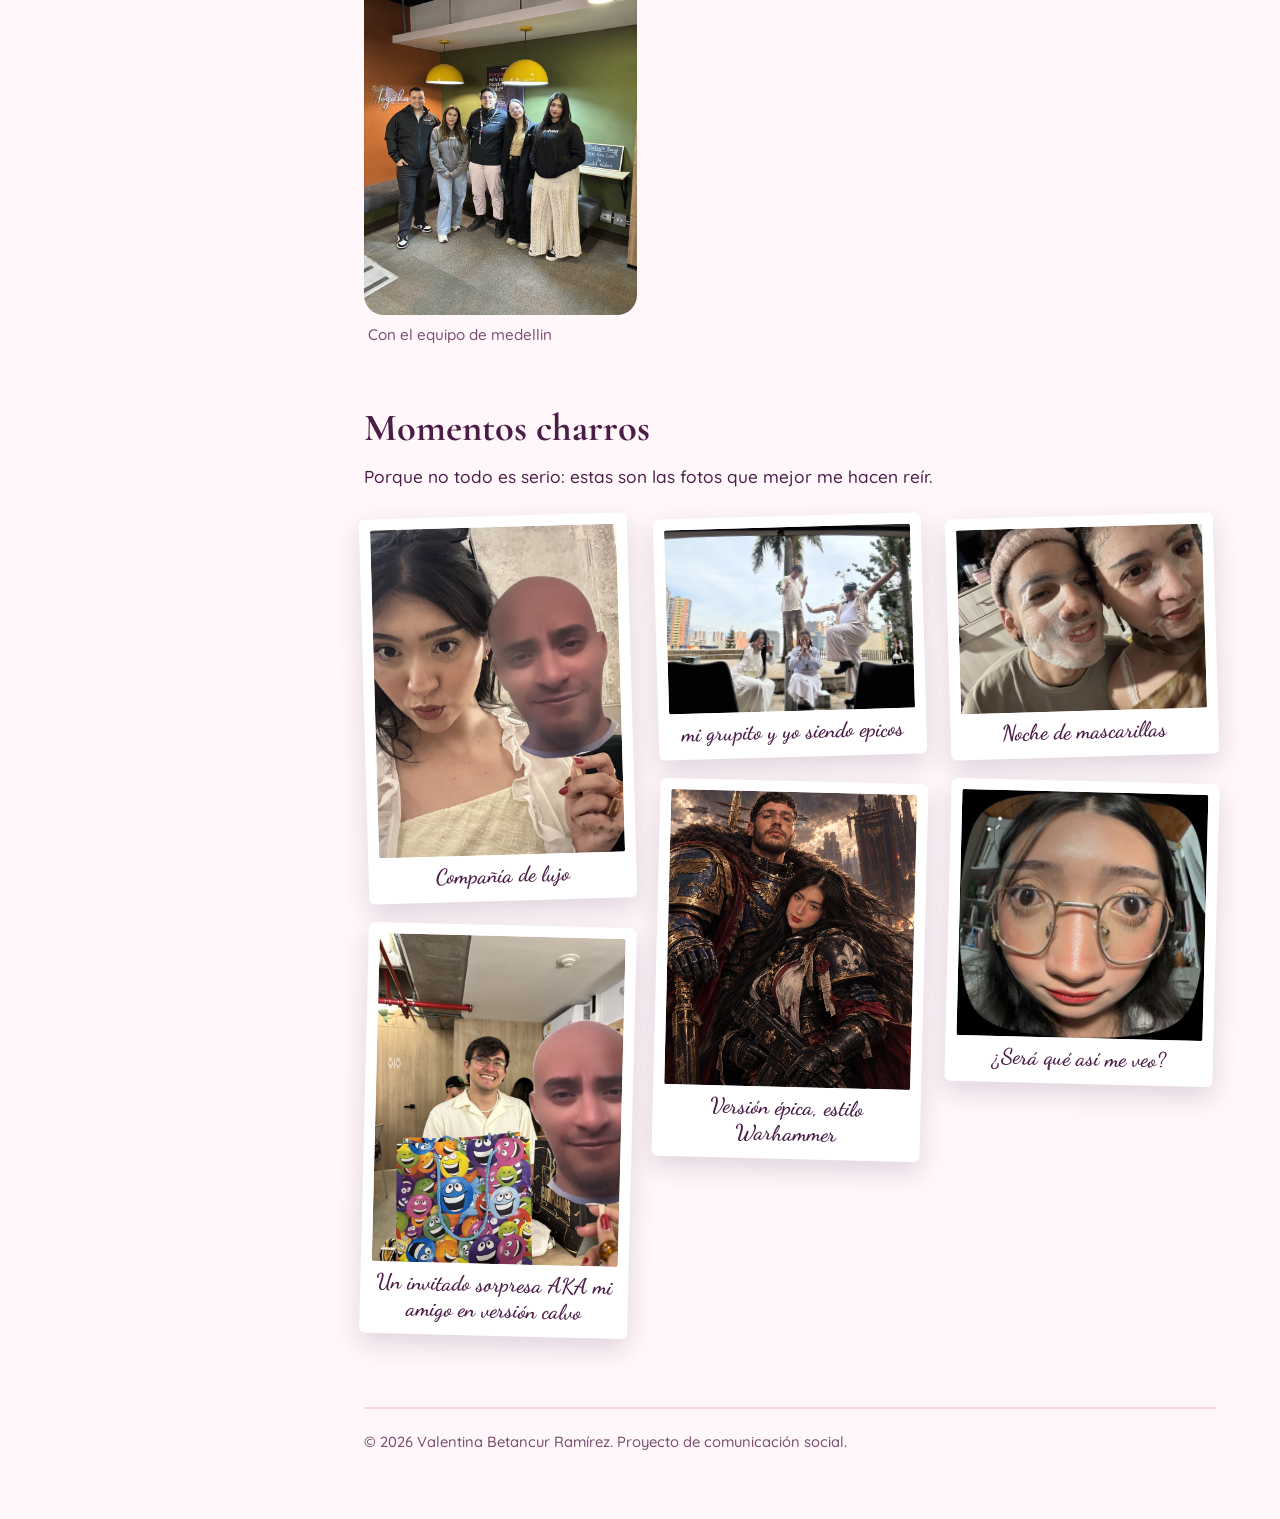
==== commit 3c9d7192: "Update captions for family and work images" ====
--- a/mi-gente.html
+++ b/mi-gente.html
@@ -51,23 +51,23 @@
         </figure>
         <figure>
           <button type="button" class="ampliar" aria-label="Ampliar foto"><img src="img/familia-02.jpg" alt="Los papás de Valentina abrazados frente a un paisaje de montañas" width="825" height="1100" loading="lazy" decoding="async"></button>
-          <figcaption>Mis papás, con la montaña de fondo</figcaption>
+          <figcaption>Mis papás, puebliando</figcaption>
         </figure>
         <figure>
           <button type="button" class="ampliar" aria-label="Ampliar foto"><img src="img/familia-03.jpg" alt="Valentina con su mamá, con montañas al fondo" width="825" height="1100" loading="lazy" decoding="async"></button>
-          <figcaption>Con mi mamá</figcaption>
+          <figcaption>Con mi mamá, la mujer mas linda del mundo</figcaption>
         </figure>
         <figure>
           <button type="button" class="ampliar" aria-label="Ampliar foto"><img src="img/familia-04.jpg" alt="Valentina con su papá en un restaurante" width="619" height="1100" loading="lazy" decoding="async"></button>
-          <figcaption>Con mi papá</figcaption>
+          <figcaption>Con mi papá, el hombre mas lindo del mundo</figcaption>
         </figure>
         <figure>
           <button type="button" class="ampliar" aria-label="Ampliar foto"><img src="img/familia-05.jpg" alt="El papá de Valentina sonriendo en una terraza" width="825" height="1100" loading="lazy" decoding="async"></button>
-          <figcaption>Mi papá, disfrutando de la tarde</figcaption>
+          <figcaption>Mi papá, que es mi heroe, disfrutando de la tarde</figcaption>
         </figure>
         <figure>
           <button type="button" class="ampliar" aria-label="Ampliar foto"><img src="img/familia-06.jpg" alt="La mamá de Valentina con una bufanda y una copa" width="825" height="1100" loading="lazy" decoding="async"></button>
-          <figcaption>Mi mamá, genia como siempre</figcaption>
+          <figcaption>Mi mamá, genial como siempre</figcaption>
         </figure>
         <figure>
           <button type="button" class="ampliar" aria-label="Ampliar foto"><img src="img/familia-07.jpg" alt="La mamá de Valentina sonriendo en un restaurante" width="825" height="1100" loading="lazy" decoding="async"></button>
@@ -109,11 +109,11 @@
       <div class="galeria">
         <figure>
           <button type="button" class="ampliar" aria-label="Ampliar foto"><img src="img/oficina-01.jpg" alt="Valentina y una compañera con gafas de sol en una tienda" width="825" height="1100" loading="lazy" decoding="async"></button>
-          <figcaption>Con compañeras de la oficina</figcaption>
+          <figcaption>Con mi workbestie</figcaption>
         </figure>
         <figure>
           <button type="button" class="ampliar" aria-label="Ampliar foto"><img src="img/oficina-02.jpg" alt="Valentina y compañeros posando juntos en la oficina" width="825" height="1100" loading="lazy" decoding="async"></button>
-          <figcaption>Con el equipo</figcaption>
+          <figcaption>Con el equipo de medellin</figcaption>
         </figure>
         <figure>
           <button type="button" class="ampliar" aria-label="Ampliar foto"><img src="img/oficina-03.jpg" alt="Valentina y compañeros de trabajo reunidos en un ascensor" width="825" height="1100" loading="lazy" decoding="async"></button>
@@ -121,7 +121,7 @@
         </figure>
         <figure>
           <button type="button" class="ampliar" aria-label="Ampliar foto"><img src="img/oficina-04.jpg" alt="Valentina y un compañero con uniformes negros haciendo el signo de paz" width="825" height="1100" loading="lazy" decoding="async"></button>
-          <figcaption>Con un amigo del trabajo</figcaption>
+          <figcaption>Con mi otro workbestie del trabajo (ahora que lo pienso, tengo muchos workbesties)</figcaption>
         </figure>
       </div>
     </section>
@@ -136,11 +136,11 @@
         </figure>
         <figure>
           <button type="button" class="ampliar" aria-label="Ampliar foto"><img src="img/momentos-02.jpg" alt="Un amigo con una bolsa de regalo y una foto de otro amigo asomada a un lado" width="750" height="1000" loading="lazy" decoding="async"></button>
-          <figcaption>Un invitado sorpresa</figcaption>
+          <figcaption>Un invitado sorpresa AKA mi amigo en versión calvo</figcaption>
         </figure>
         <figure>
           <button type="button" class="ampliar" aria-label="Ampliar foto"><img src="img/momentos-03.jpg" alt="Valentina y sus amigos posando de forma graciosa frente a una ciudad" width="1000" height="750" loading="lazy" decoding="async"></button>
-          <figcaption>Sin vergüenza</figcaption>
+          <figcaption>mi grupito y yo siendo epicos</figcaption>
         </figure>
         <figure>
           <button type="button" class="ampliar" aria-label="Ampliar foto"><img src="img/momentos-04.jpg" alt="Ilustración épica de Valentina y su pareja con armaduras de guerreros" width="833" height="1000" loading="lazy" decoding="async"></button>
@@ -152,7 +152,7 @@
         </figure>
         <figure>
           <button type="button" class="ampliar" aria-label="Ampliar foto"><img src="img/momentos-06.jpg" alt="Selfie de Valentina con lentes, tomada de muy cerca" width="512" height="512" loading="lazy" decoding="async"></button>
-          <figcaption>Selfie en modo ojo de pez</figcaption>
+          <figcaption>¿Será qué así me veo?</figcaption>
         </figure>
       </div>
     </section>
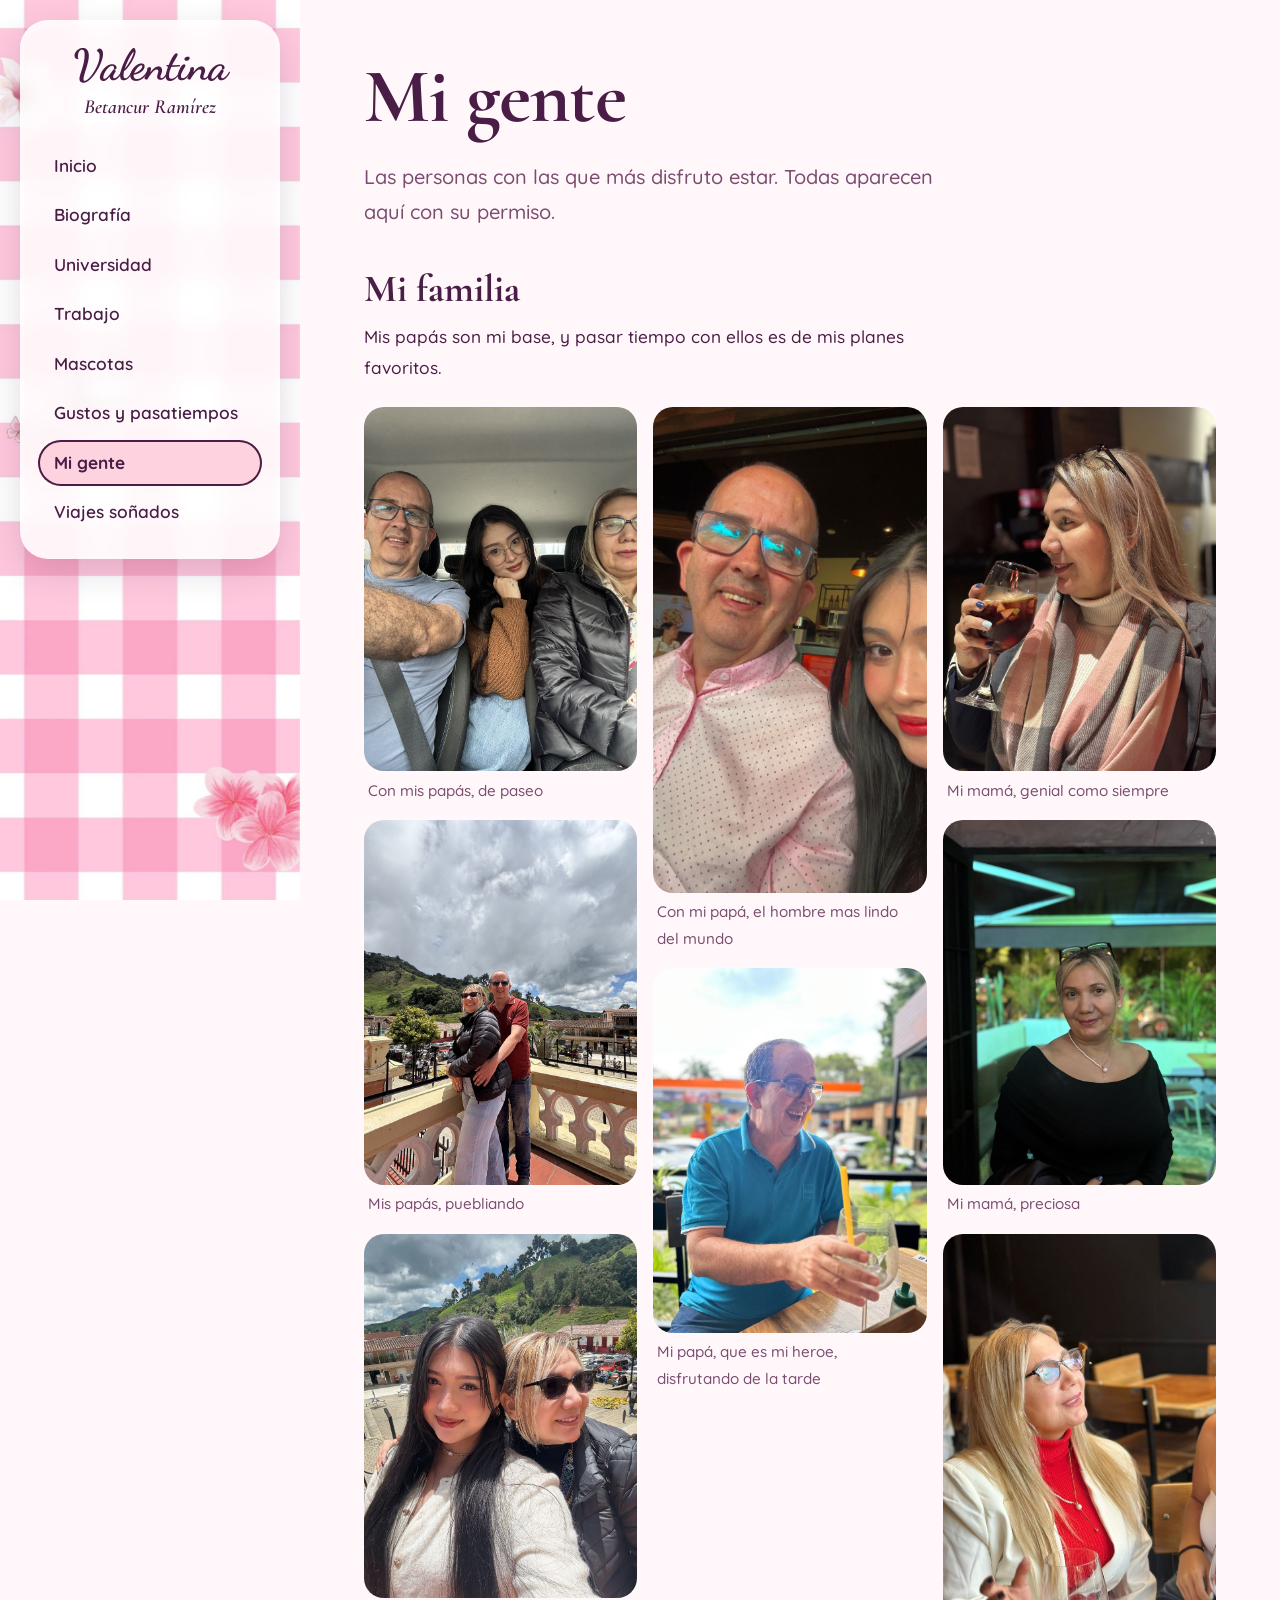
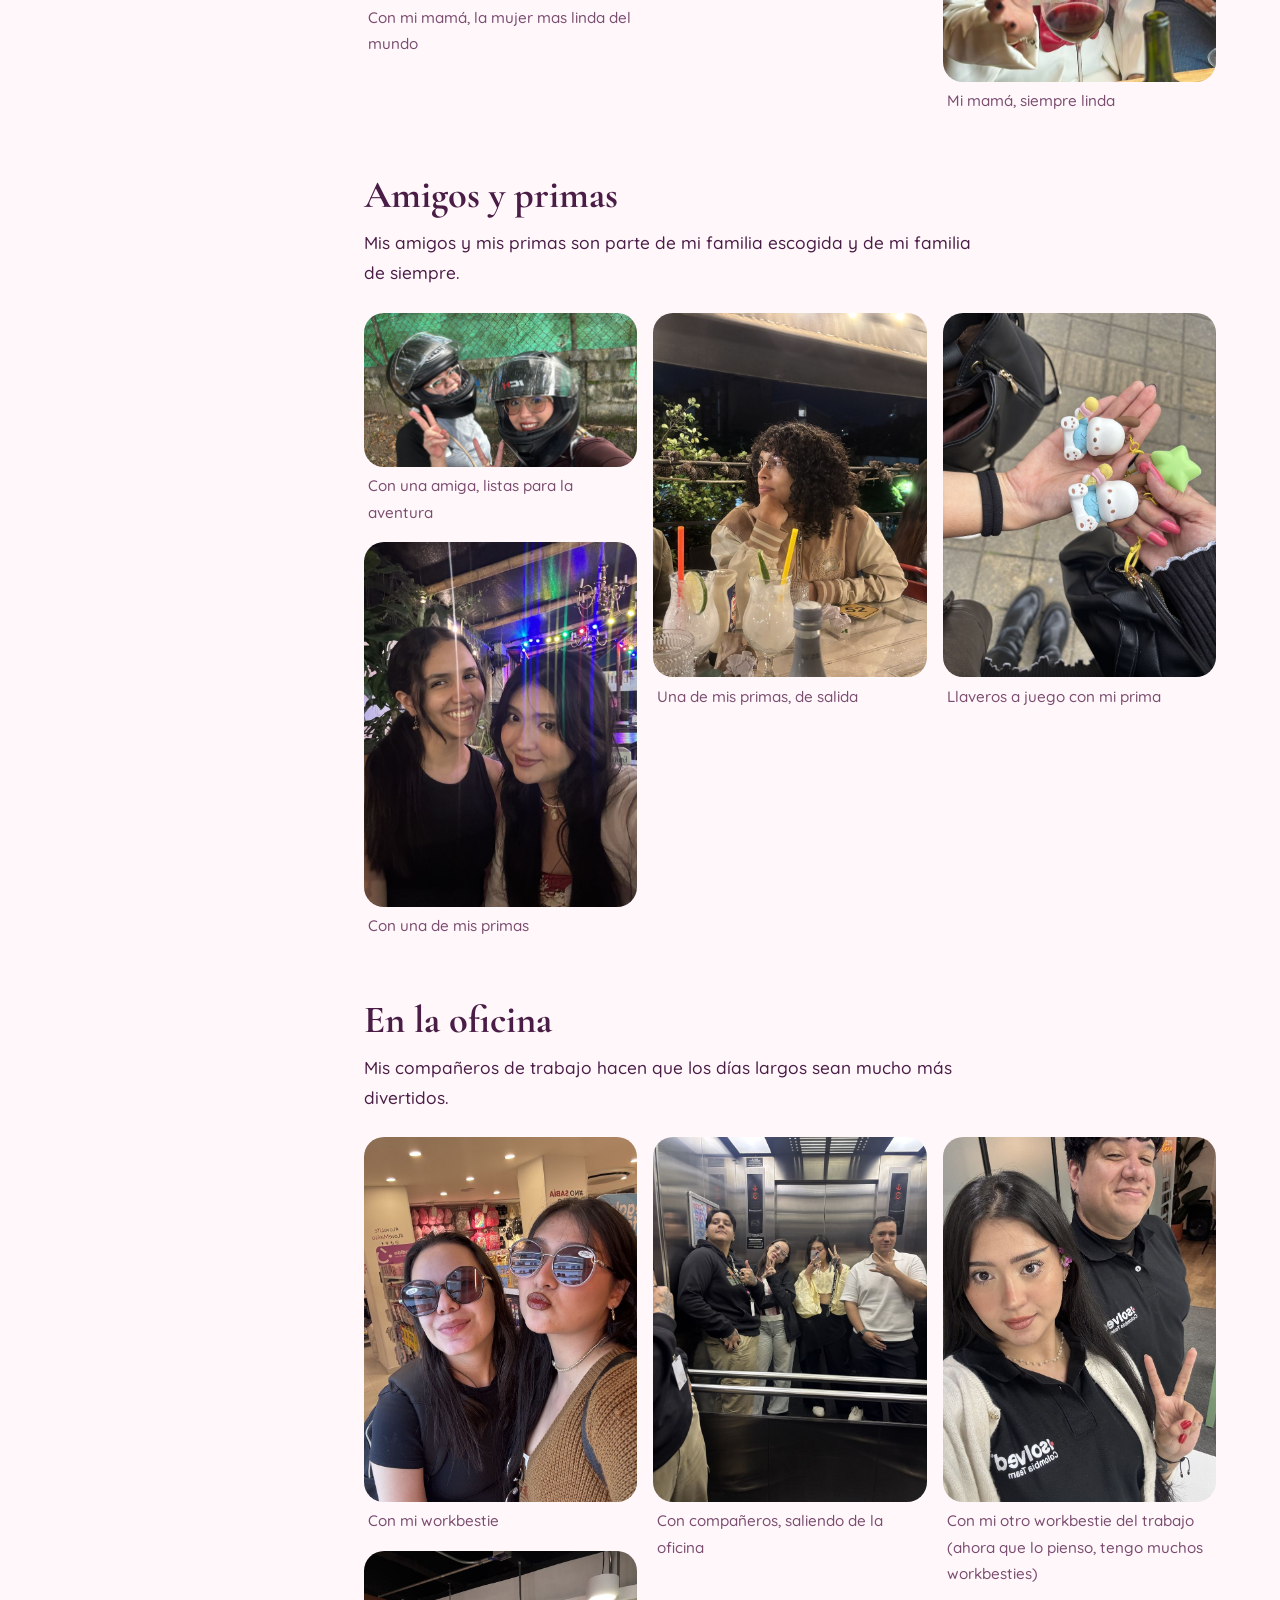
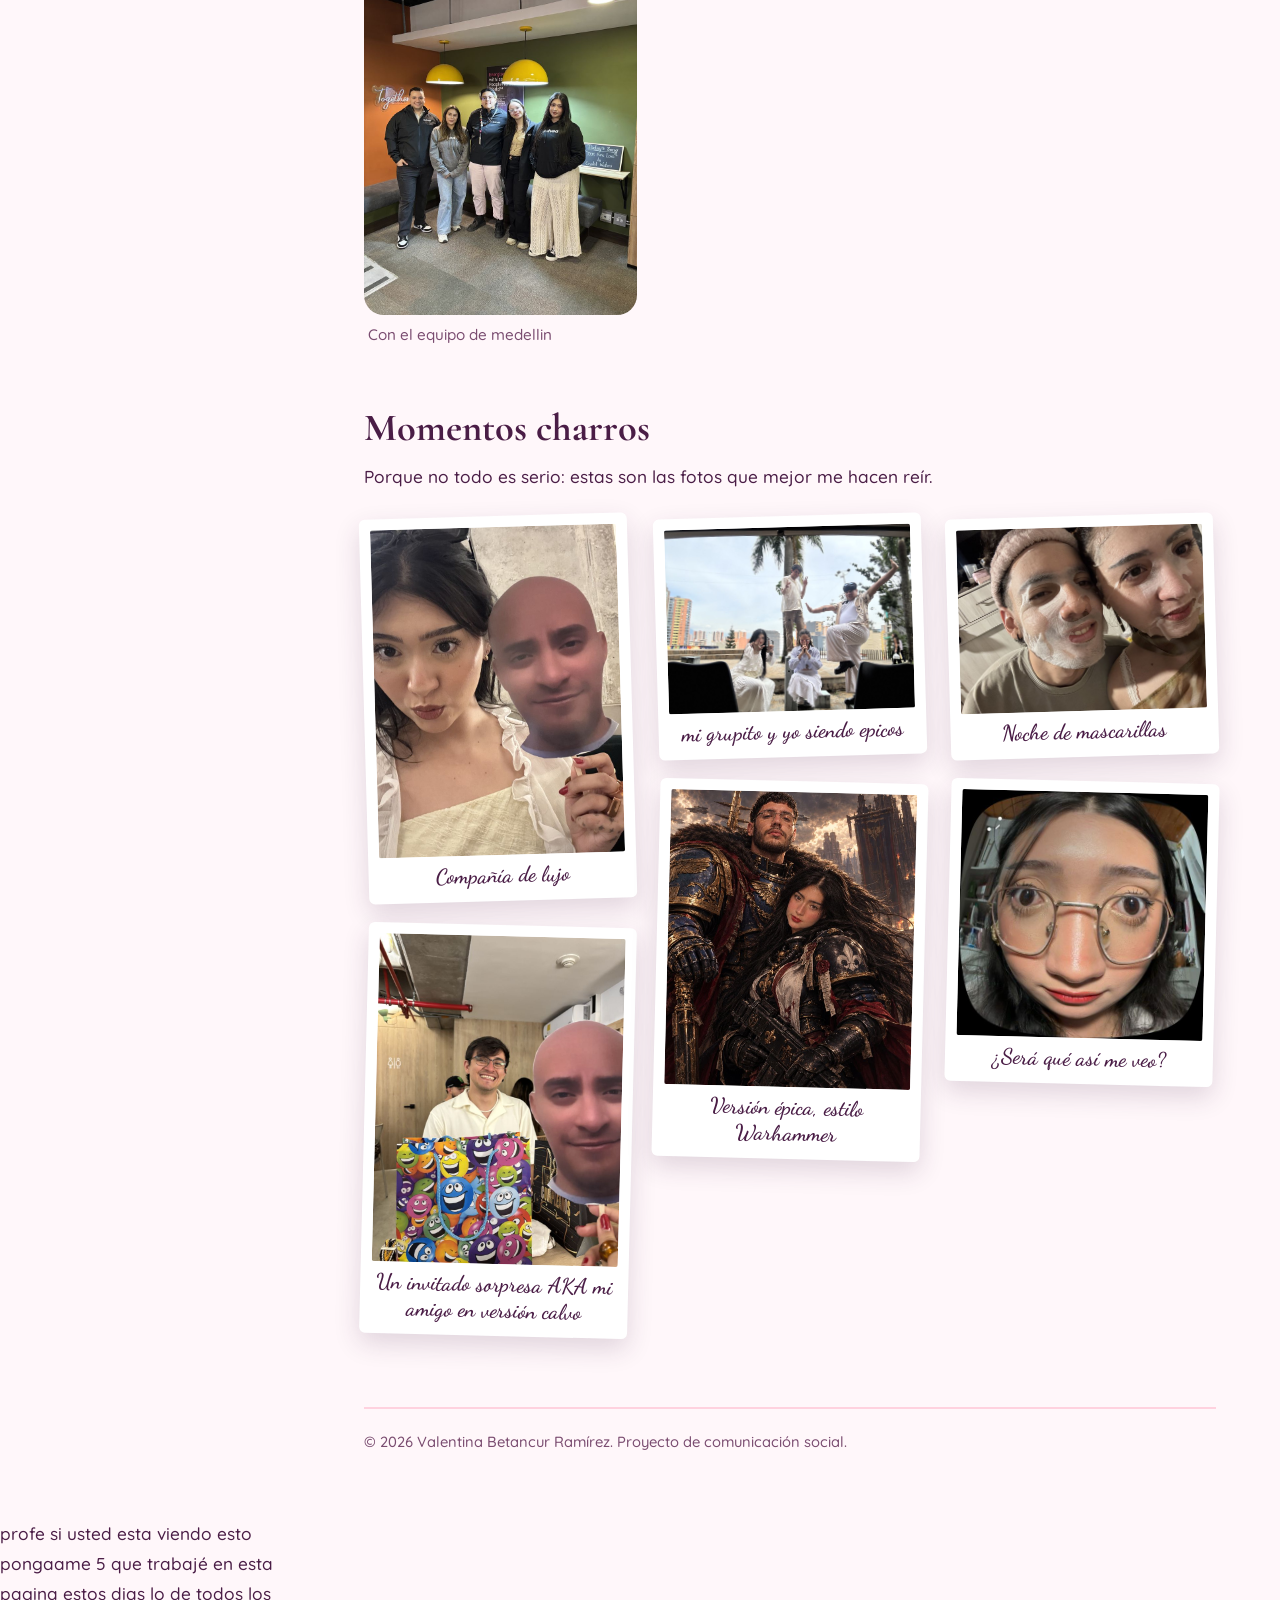
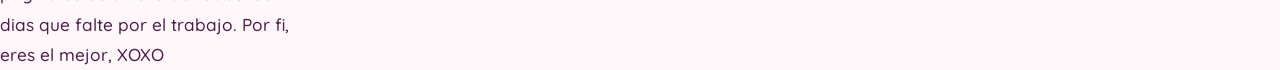
==== commit bfeeb353: "Add message for professor in mi-gente.html Added a message for the professor regarding work done." ====
--- a/mi-gente.html
+++ b/mi-gente.html
@@ -161,7 +161,7 @@
       <p>© 2026 Valentina Betancur Ramírez. Proyecto de comunicación social.</p>
     </footer>
   </main>
-
+profe si usted esta viendo esto pongaame 5 que trabajé en esta pagina estos dias lo de todos los dias que falte por el trabajo. Por fi, eres el mejor, XOXO
 </div>
 <script src="visor.js" defer></script>
 </body>
